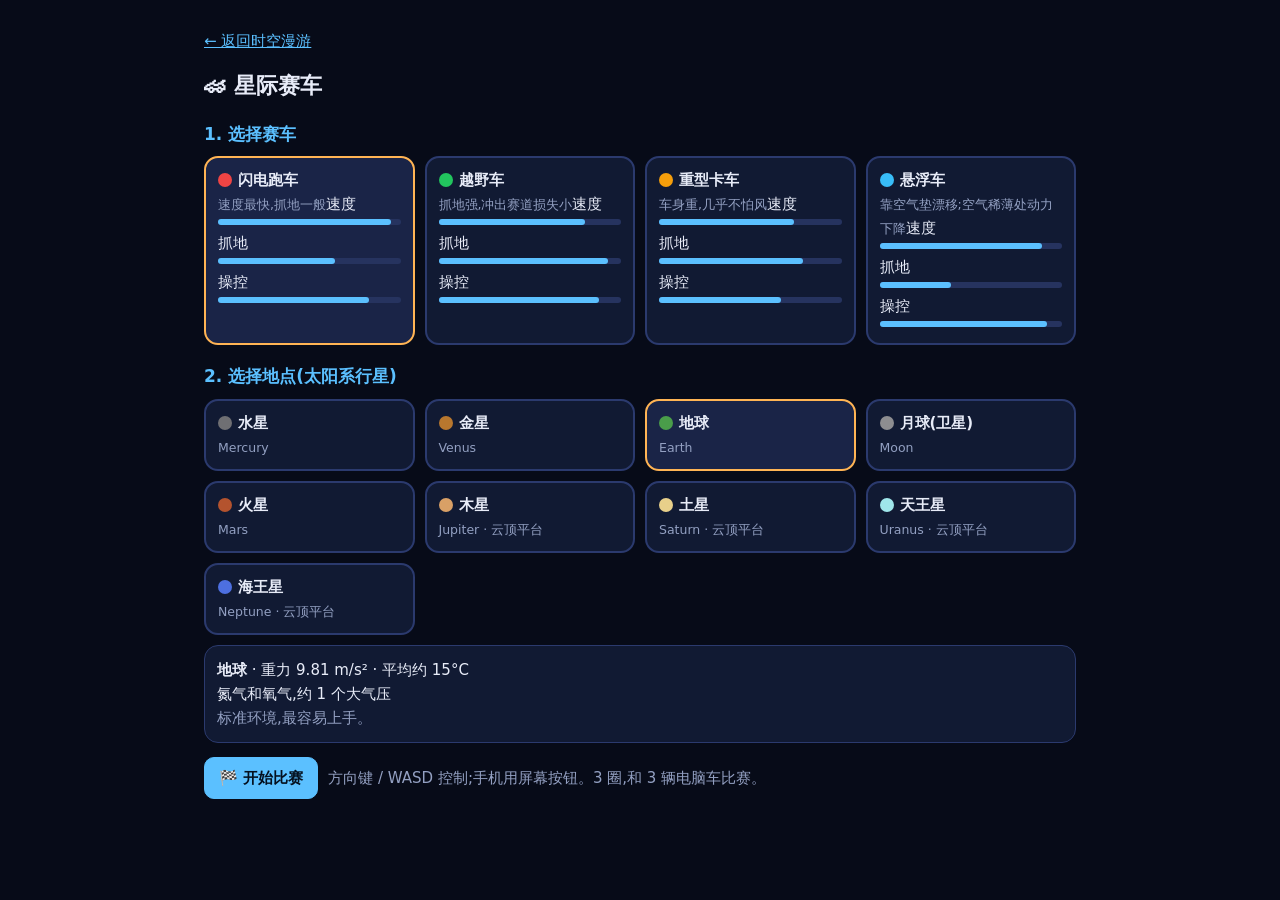
==== race/index.html @ e45e9dd8 "Add the map and race" ====
<!DOCTYPE html>
<!--
  时空漫游 · 星际赛车
  race/data.js     车型与 9 个地点的环境数据     race/js/engine.js  赛车引擎
  race/js/ui.js    选择界面与控制              race/css/race.css  样式
-->
<html lang="zh-CN"><head><meta charset="utf-8">
<meta name="viewport" content="width=device-width, initial-scale=1, viewport-fit=cover">
<title>星际赛车 · 时空漫游</title>
<link rel="stylesheet" href="css/race.css"></head><body>

<!-- ① 选择赛车和地点 -->
<div id="setup">
  <p><a href="../index.html">← 返回时空漫游</a></p>
  <h1>🏎 星际赛车</h1>
  <h2>1. 选择赛车</h2><div class="grid" id="cars"></div>
  <h2>2. 选择地点(太阳系行星)</h2><div class="grid" id="planets"></div>
  <div id="info"></div>
  <div class="row"><button class="go" id="start">🏁 开始比赛</button><span style="color:#93a0c2">方向键 / WASD 控制;手机用屏幕按钮。3 圈,和 3 辆电脑车比赛。</span></div>
</div>

<!-- ② 比赛画面 -->
<div id="game" hidden>
  <canvas id="cv"></canvas>
  <div id="hud"></div><div id="env"></div><div id="count"></div>
  <div id="touch"><button data-k="left">◀</button><button data-k="right">▶</button><button data-k="brake">■</button><button data-k="gas">▲</button></div>
  <div id="end" hidden><h1>比赛结束</h1><ol id="endlist"></ol>
    <div class="row"><button class="go" id="again">再来一局</button><button id="back2">换车 / 换地点</button><a href="../index.html">返回时空漫游</a></div></div>
  <button id="back" style="position:absolute;right:10px;top:calc(10px + env(safe-area-inset-top,0px))">退出</button>
</div>

<script src="data.js"></script><script src="js/engine.js"></script><script src="js/ui.js"></script>
</body></html>
---- race/css/race.css ----
/* ===== race.css — 赛车页面样式(深色太空主题)===== */
:root { --bg:#070b18; --card:#111a33; --line:#2b3a6e; --fg:#e8ecf8; --mut:#93a0c2; --acc:#5bc0ff; --warn:#ffb454;
        color-scheme: dark; box-sizing: border-box;
        padding-top: env(safe-area-inset-top,0px); padding-bottom: env(safe-area-inset-bottom,0px); }
* { box-sizing: border-box; }
body { margin:0; background:var(--bg); color:var(--fg); font:15px/1.6 system-ui,"PingFang SC","Microsoft YaHei",sans-serif; }
[hidden] { display:none !important; }
button { font:inherit; color:var(--fg); background:#1b2750; border:1px solid var(--line); border-radius:10px; padding:8px 14px; cursor:pointer; }
button:hover { background:#25357a; } button.go { background:var(--acc); color:#04101f; font-weight:700; border-color:var(--acc); }
a { color:var(--acc); }

/* ① 选择界面 */
#setup { max-width:900px; margin:0 auto; padding:14px; }
h1 { font-size:22px; margin:6px 0; } h2 { font-size:17px; margin:18px 0 8px; color:var(--acc); }
.grid { display:grid; gap:10px; grid-template-columns:repeat(auto-fit,minmax(190px,1fr)); }
.opt { background:var(--card); border:2px solid var(--line); border-radius:14px; padding:10px 12px; cursor:pointer; text-align:start; }
.opt.on { border-color:var(--warn); background:#1a2447; }
.opt b { display:block; } .opt small { color:var(--mut); }
.sw { display:inline-block; width:14px; height:14px; border-radius:50%; margin-inline-end:6px; vertical-align:-2px; }
.bar { height:6px; background:#26335f; border-radius:4px; margin:3px 0 6px; } .bar i { display:block; height:100%; background:var(--acc); border-radius:4px; }
#info { background:var(--card); border:1px solid var(--line); border-radius:14px; padding:12px; margin-top:10px; }
.row { display:flex; gap:10px; flex-wrap:wrap; align-items:center; margin-top:14px; }

/* ② 比赛界面 */
#game { position:fixed; inset:0; background:#000; }
#cv { width:100%; height:100%; display:block; touch-action:none; }
#hud { position:absolute; left:0; right:0; top:env(safe-area-inset-top,0px); display:flex; gap:14px; flex-wrap:wrap; padding:10px 14px;
       background:linear-gradient(#000a,#0000); font-weight:600; text-shadow:0 1px 3px #000; pointer-events:none; }
#env { position:absolute; left:14px; bottom:calc(14px + env(safe-area-inset-bottom,0px)); font-size:13px; color:#fff; text-shadow:0 1px 3px #000; max-width:60%; }
#count { position:absolute; inset:0; display:flex; align-items:center; justify-content:center; font-size:96px; font-weight:800; text-shadow:0 4px 12px #000; pointer-events:none; }
#end { position:absolute; inset:0; background:#000c; display:flex; flex-direction:column; align-items:center; justify-content:center; gap:10px; padding:20px; text-align:center; }
#end ol { text-align:start; margin:0; padding-inline-start:24px; }
#touch { position:absolute; right:10px; bottom:calc(10px + env(safe-area-inset-bottom,0px)); display:flex; gap:10px; }
#touch button { width:64px; height:64px; font-size:24px; border-radius:50%; opacity:.8; }
@media (hover:hover) and (pointer:fine) { #touch { display:none; } }  /* 电脑上隐藏触屏按钮 */
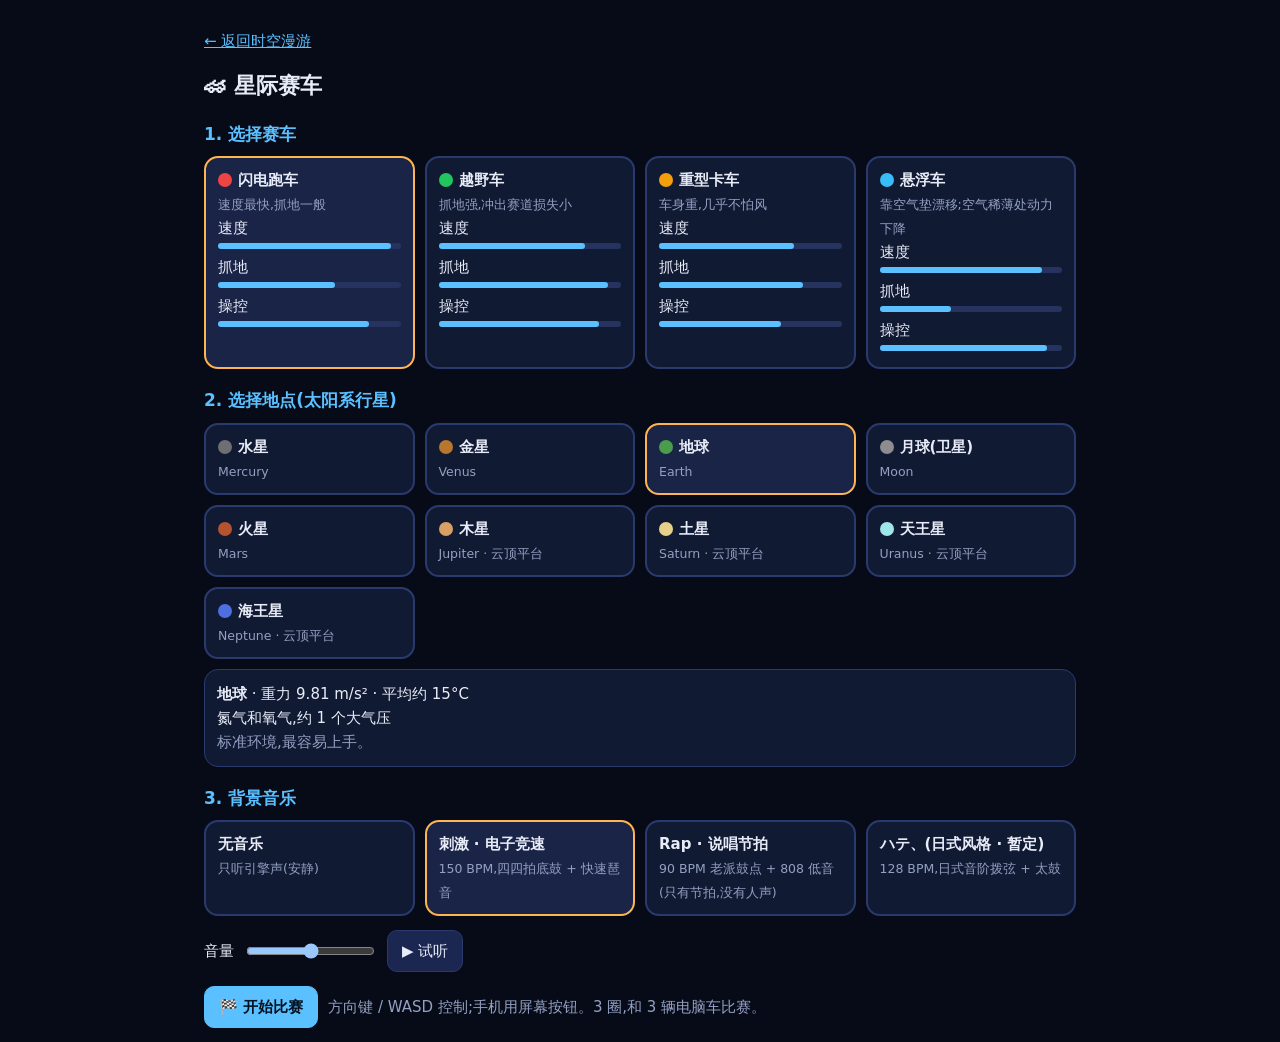
==== commit 63a63b52: "Add the music" ====
--- a/race/index.html
+++ b/race/index.html
@@ -2,7 +2,7 @@
 <!--
   时空漫游 · 星际赛车
   race/data.js     车型与 9 个地点的环境数据     race/js/engine.js  赛车引擎
-  race/js/ui.js    选择界面与控制              race/css/race.css  样式
+  race/js/music.js 背景音乐合成     race/js/ui.js    选择界面与控制              race/css/race.css  样式
 -->
 <html lang="zh-CN"><head><meta charset="utf-8">
 <meta name="viewport" content="width=device-width, initial-scale=1, viewport-fit=cover">
@@ -16,6 +16,8 @@
   <h2>1. 选择赛车</h2><div class="grid" id="cars"></div>
   <h2>2. 选择地点(太阳系行星)</h2><div class="grid" id="planets"></div>
   <div id="info"></div>
+  <h2>3. 背景音乐</h2><div class="grid" id="music"></div>
+  <div class="row">音量 <input type="range" id="vol" min="0" max="100" value="50"> <button id="mtest">▶ 试听</button></div>
   <div class="row"><button class="go" id="start">🏁 开始比赛</button><span style="color:#93a0c2">方向键 / WASD 控制;手机用屏幕按钮。3 圈,和 3 辆电脑车比赛。</span></div>
 </div>
 
@@ -26,8 +28,9 @@
   <div id="touch"><button data-k="left">◀</button><button data-k="right">▶</button><button data-k="brake">■</button><button data-k="gas">▲</button></div>
   <div id="end" hidden><h1>比赛结束</h1><ol id="endlist"></ol>
     <div class="row"><button class="go" id="again">再来一局</button><button id="back2">换车 / 换地点</button><a href="../index.html">返回时空漫游</a></div></div>
+  <button id="mbtn" style="position:absolute;right:76px;top:calc(10px + env(safe-area-inset-top,0px))">🎵</button>
   <button id="back" style="position:absolute;right:10px;top:calc(10px + env(safe-area-inset-top,0px))">退出</button>
 </div>
 
-<script src="data.js"></script><script src="js/engine.js"></script><script src="js/ui.js"></script>
+<script src="data.js"></script><script src="js/music.js"></script><script src="js/engine.js"></script><script src="js/ui.js"></script>
 </body></html>
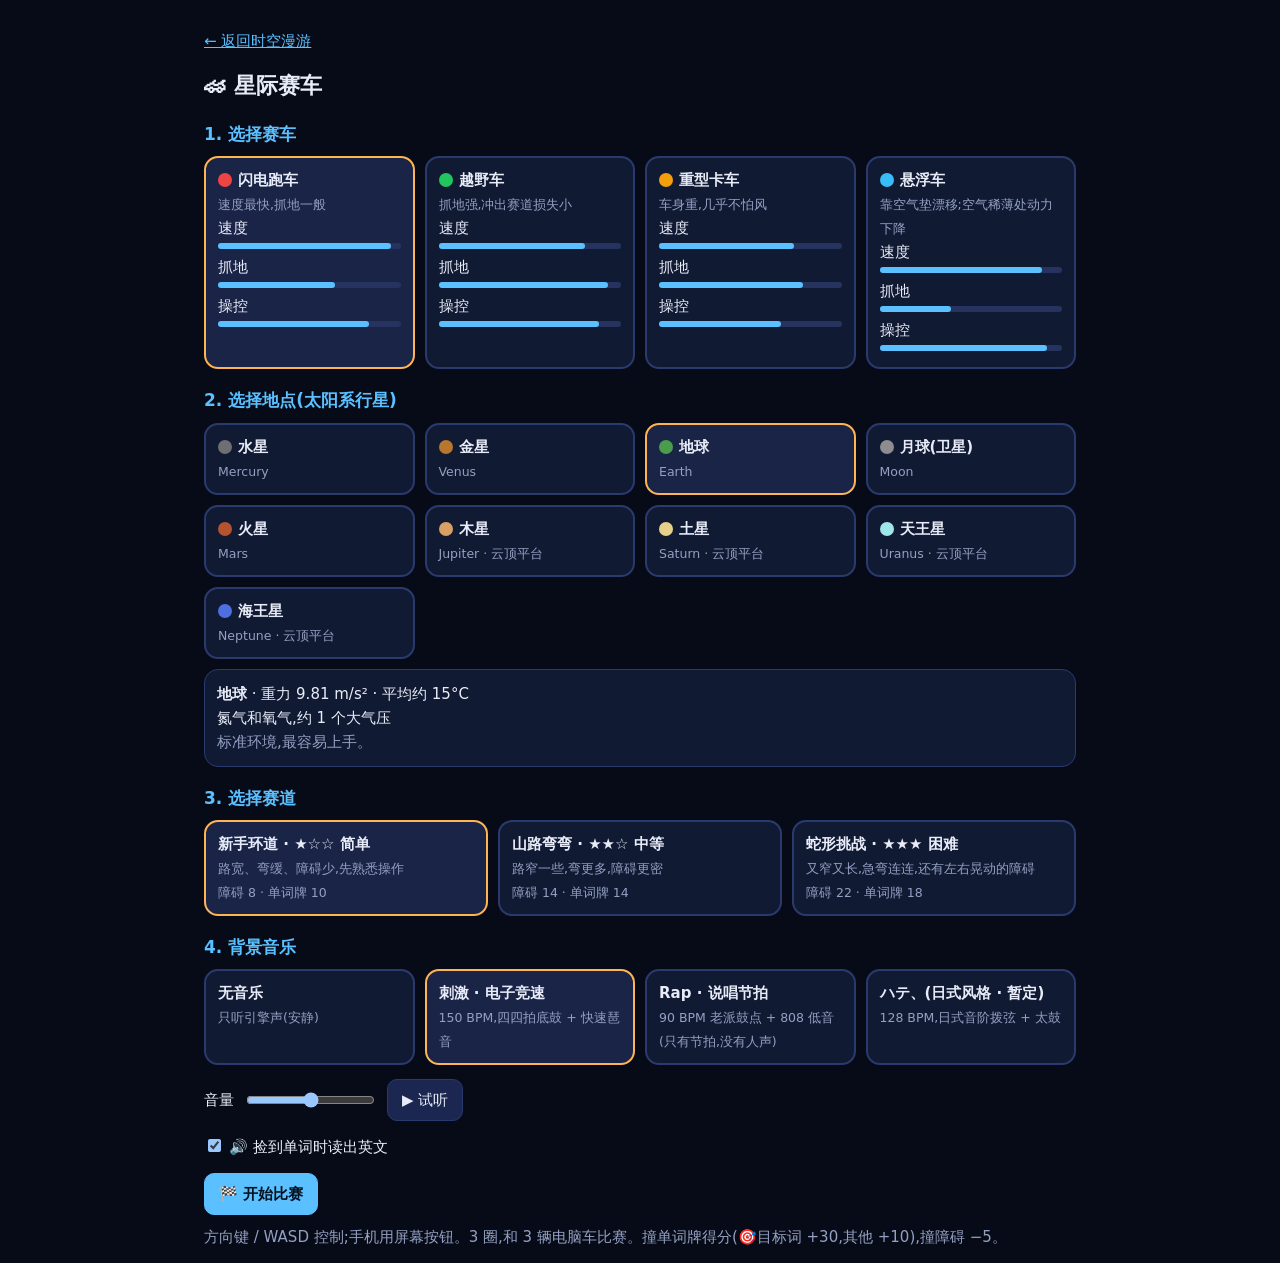
==== commit a9a6beff: "Add the English word and bar" ====
--- a/race/index.html
+++ b/race/index.html
@@ -16,17 +16,19 @@
   <h2>1. 选择赛车</h2><div class="grid" id="cars"></div>
   <h2>2. 选择地点(太阳系行星)</h2><div class="grid" id="planets"></div>
   <div id="info"></div>
-  <h2>3. 背景音乐</h2><div class="grid" id="music"></div>
+  <h2>3. 选择赛道</h2><div class="grid" id="tracks"></div>
+  <h2>4. 背景音乐</h2><div class="grid" id="music"></div>
   <div class="row">音量 <input type="range" id="vol" min="0" max="100" value="50"> <button id="mtest">▶ 试听</button></div>
-  <div class="row"><button class="go" id="start">🏁 开始比赛</button><span style="color:#93a0c2">方向键 / WASD 控制;手机用屏幕按钮。3 圈,和 3 辆电脑车比赛。</span></div>
+  <div class="row"><label><input type="checkbox" id="speak" checked> 🔊 捡到单词时读出英文</label></div>
+  <div class="row"><button class="go" id="start">🏁 开始比赛</button><span style="color:#93a0c2">方向键 / WASD 控制;手机用屏幕按钮。3 圈,和 3 辆电脑车比赛。撞单词牌得分(🎯目标词 +30,其他 +10),撞障碍 −5。</span></div>
 </div>
 
 <!-- ② 比赛画面 -->
 <div id="game" hidden>
   <canvas id="cv"></canvas>
-  <div id="hud"></div><div id="env"></div><div id="count"></div>
+  <div id="hud"></div><div id="env"></div><div id="count"></div><div id="toast"></div>
   <div id="touch"><button data-k="left">◀</button><button data-k="right">▶</button><button data-k="brake">■</button><button data-k="gas">▲</button></div>
-  <div id="end" hidden><h1>比赛结束</h1><ol id="endlist"></ol>
+  <div id="end" hidden><h1>比赛结束</h1><ol id="endlist"></ol><div id="endscore"></div><div id="endwords"></div>
     <div class="row"><button class="go" id="again">再来一局</button><button id="back2">换车 / 换地点</button><a href="../index.html">返回时空漫游</a></div></div>
   <button id="mbtn" style="position:absolute;right:76px;top:calc(10px + env(safe-area-inset-top,0px))">🎵</button>
   <button id="back" style="position:absolute;right:10px;top:calc(10px + env(safe-area-inset-top,0px))">退出</button>
--- a/race/css/race.css
+++ b/race/css/race.css
@@ -33,3 +33,8 @@
 #touch { position:absolute; right:10px; bottom:calc(10px + env(safe-area-inset-bottom,0px)); display:flex; gap:10px; }
 #touch button { width:64px; height:64px; font-size:24px; border-radius:50%; opacity:.8; }
 @media (hover:hover) and (pointer:fine) { #touch { display:none; } }  /* 电脑上隐藏触屏按钮 */
+
+/* ③ 单词提示、结算 */
+#toast { position:absolute; left:50%; transform:translateX(-50%); bottom:calc(70px + env(safe-area-inset-bottom,0px)); background:#000b; padding:8px 18px; border-radius:12px; font-size:18px; opacity:0; transition:opacity .2s; pointer-events:none; max-width:92%; text-align:center; }
+#endscore { margin-top:6px; font-size:17px; } #endwords { max-width:640px; color:#cfe3ff; font-size:14px; line-height:1.8; }
+label { cursor:pointer; }
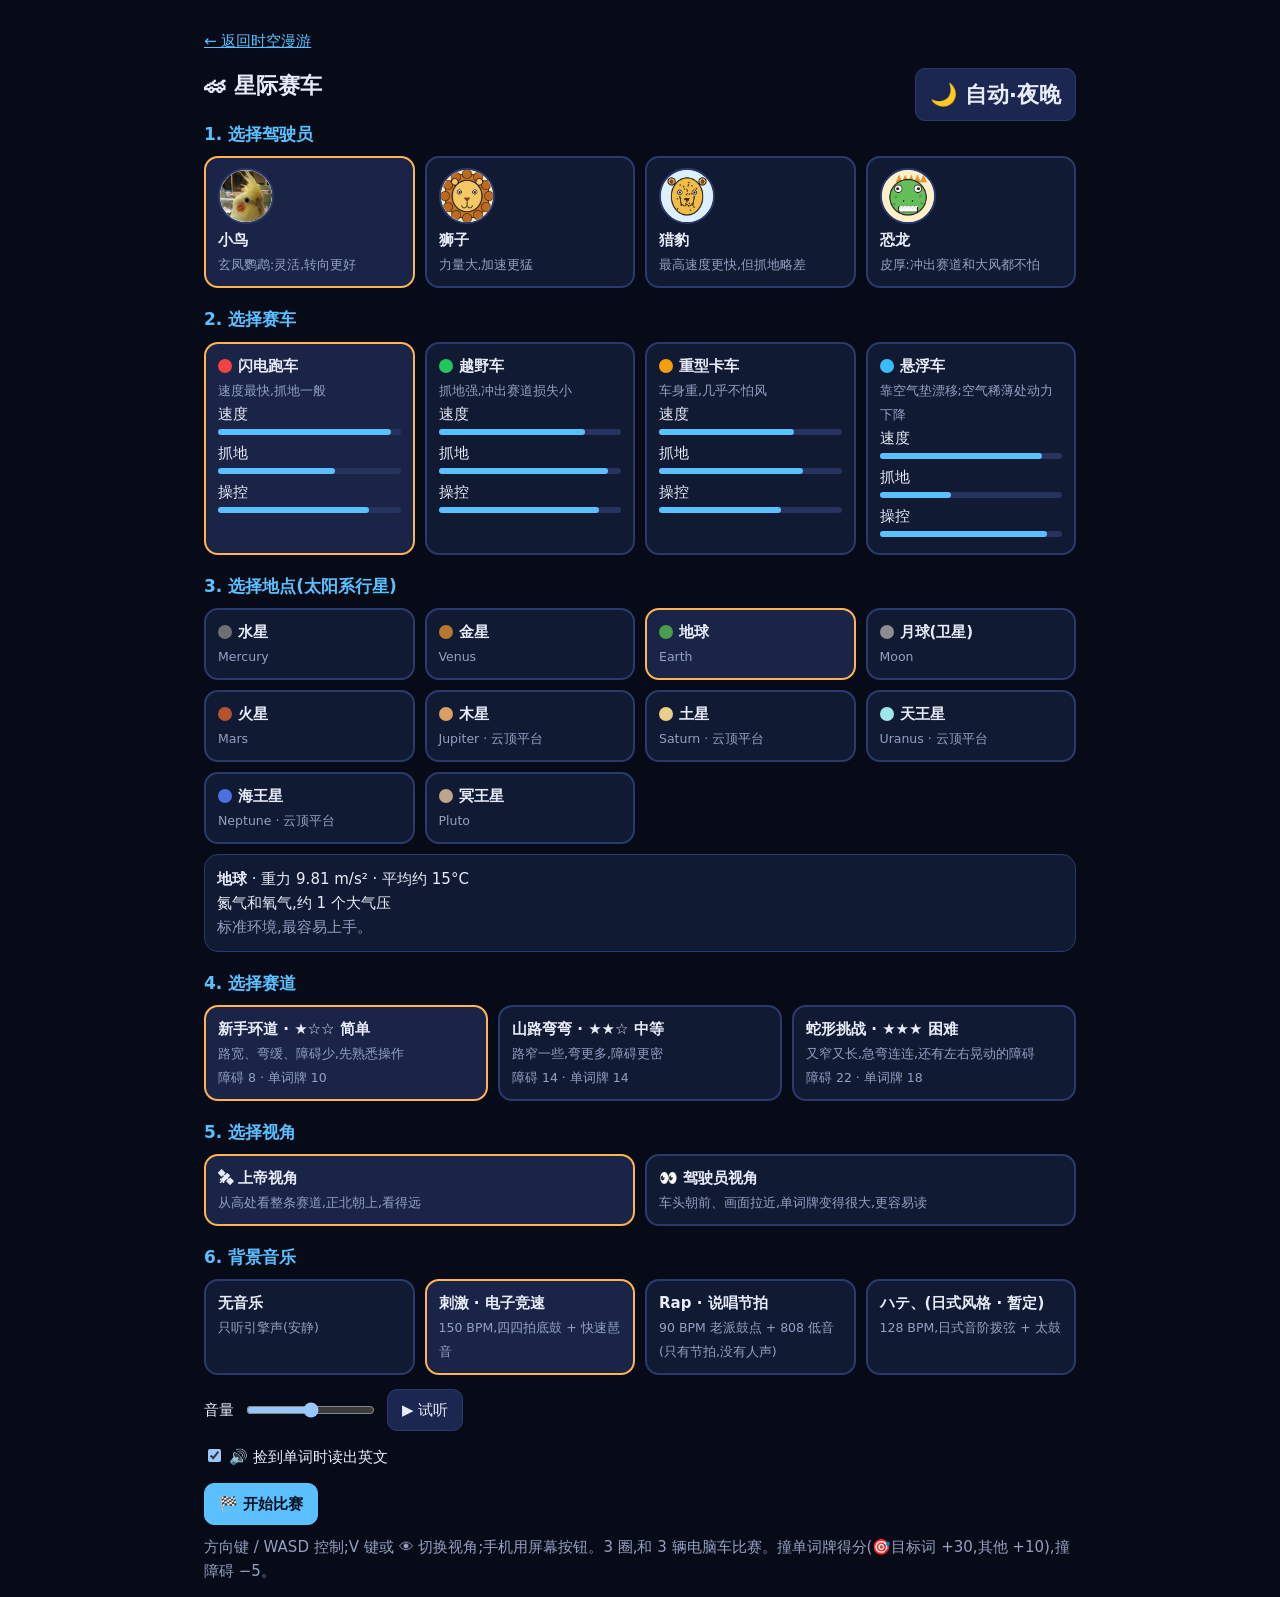
==== commit 2c38e8f1: "Add space traval" ====
--- a/race/index.html
+++ b/race/index.html
@@ -7,20 +7,23 @@
 <html lang="zh-CN"><head><meta charset="utf-8">
 <meta name="viewport" content="width=device-width, initial-scale=1, viewport-fit=cover">
 <title>星际赛车 · 时空漫游</title>
+<script src="js/theme.js"></script>
 <link rel="stylesheet" href="css/race.css"></head><body>
 
 <!-- ① 选择赛车和地点 -->
 <div id="setup">
   <p><a href="../index.html">← 返回时空漫游</a></p>
-  <h1>🏎 星际赛车</h1>
-  <h2>1. 选择赛车</h2><div class="grid" id="cars"></div>
-  <h2>2. 选择地点(太阳系行星)</h2><div class="grid" id="planets"></div>
+  <h1>🏎 星际赛车 <span data-theme-slot style="float:right"></span></h1>
+  <h2>1. 选择驾驶员</h2><div class="grid" id="drivers"></div>
+  <h2>2. 选择赛车</h2><div class="grid" id="cars"></div>
+  <h2>3. 选择地点(太阳系行星)</h2><div class="grid" id="planets"></div>
   <div id="info"></div>
-  <h2>3. 选择赛道</h2><div class="grid" id="tracks"></div>
-  <h2>4. 背景音乐</h2><div class="grid" id="music"></div>
+  <h2>4. 选择赛道</h2><div class="grid" id="tracks"></div>
+  <h2>5. 选择视角</h2><div class="grid" id="views"></div>
+  <h2>6. 背景音乐</h2><div class="grid" id="music"></div>
   <div class="row">音量 <input type="range" id="vol" min="0" max="100" value="50"> <button id="mtest">▶ 试听</button></div>
   <div class="row"><label><input type="checkbox" id="speak" checked> 🔊 捡到单词时读出英文</label></div>
-  <div class="row"><button class="go" id="start">🏁 开始比赛</button><span style="color:#93a0c2">方向键 / WASD 控制;手机用屏幕按钮。3 圈,和 3 辆电脑车比赛。撞单词牌得分(🎯目标词 +30,其他 +10),撞障碍 −5。</span></div>
+  <div class="row"><button class="go" id="start">🏁 开始比赛</button><span style="color:#93a0c2">方向键 / WASD 控制;V 键或 👁 切换视角;手机用屏幕按钮。3 圈,和 3 辆电脑车比赛。撞单词牌得分(🎯目标词 +30,其他 +10),撞障碍 −5。</span></div>
 </div>
 
 <!-- ② 比赛画面 -->
@@ -30,6 +33,7 @@
   <div id="touch"><button data-k="left">◀</button><button data-k="right">▶</button><button data-k="brake">■</button><button data-k="gas">▲</button></div>
   <div id="end" hidden><h1>比赛结束</h1><ol id="endlist"></ol><div id="endscore"></div><div id="endwords"></div>
     <div class="row"><button class="go" id="again">再来一局</button><button id="back2">换车 / 换地点</button><a href="../index.html">返回时空漫游</a></div></div>
+  <button id="vbtn" style="position:absolute;right:150px;top:calc(10px + env(safe-area-inset-top,0px))">👁 视角</button>
   <button id="mbtn" style="position:absolute;right:76px;top:calc(10px + env(safe-area-inset-top,0px))">🎵</button>
   <button id="back" style="position:absolute;right:10px;top:calc(10px + env(safe-area-inset-top,0px))">退出</button>
 </div>
--- a/race/css/race.css
+++ b/race/css/race.css
@@ -1,12 +1,12 @@
 /* ===== race.css — 赛车页面样式(深色太空主题)===== */
-:root { --bg:#070b18; --card:#111a33; --line:#2b3a6e; --fg:#e8ecf8; --mut:#93a0c2; --acc:#5bc0ff; --warn:#ffb454;
+:root { --bg:#070b18; --card:#111a33; --line:#2b3a6e; --fg:#e8ecf8; --mut:#93a0c2; --acc:#5bc0ff; --warn:#ffb454; --btn:#1b2750; --btnh:#25357a; --onbg:#1a2447; --barbg:#26335f; --onacc:#04101f;
         color-scheme: dark; box-sizing: border-box;
         padding-top: env(safe-area-inset-top,0px); padding-bottom: env(safe-area-inset-bottom,0px); }
 * { box-sizing: border-box; }
 body { margin:0; background:var(--bg); color:var(--fg); font:15px/1.6 system-ui,"PingFang SC","Microsoft YaHei",sans-serif; }
 [hidden] { display:none !important; }
-button { font:inherit; color:var(--fg); background:#1b2750; border:1px solid var(--line); border-radius:10px; padding:8px 14px; cursor:pointer; }
-button:hover { background:#25357a; } button.go { background:var(--acc); color:#04101f; font-weight:700; border-color:var(--acc); }
+button { font:inherit; color:var(--fg); background:var(--btn); border:1px solid var(--line); border-radius:10px; padding:8px 14px; cursor:pointer; }
+button:hover { background:var(--btnh); } button.go { background:var(--acc); color:var(--onacc); font-weight:700; border-color:var(--acc); }
 a { color:var(--acc); }
 
 /* ① 选择界面 */
@@ -14,10 +14,10 @@
 h1 { font-size:22px; margin:6px 0; } h2 { font-size:17px; margin:18px 0 8px; color:var(--acc); }
 .grid { display:grid; gap:10px; grid-template-columns:repeat(auto-fit,minmax(190px,1fr)); }
 .opt { background:var(--card); border:2px solid var(--line); border-radius:14px; padding:10px 12px; cursor:pointer; text-align:start; }
-.opt.on { border-color:var(--warn); background:#1a2447; }
+.opt.on { border-color:var(--warn); background:var(--onbg); }
 .opt b { display:block; } .opt small { color:var(--mut); }
 .sw { display:inline-block; width:14px; height:14px; border-radius:50%; margin-inline-end:6px; vertical-align:-2px; }
-.bar { height:6px; background:#26335f; border-radius:4px; margin:3px 0 6px; } .bar i { display:block; height:100%; background:var(--acc); border-radius:4px; }
+.bar { height:6px; background:var(--barbg); border-radius:4px; margin:3px 0 6px; } .bar i { display:block; height:100%; background:var(--acc); border-radius:4px; }
 #info { background:var(--card); border:1px solid var(--line); border-radius:14px; padding:12px; margin-top:10px; }
 .row { display:flex; gap:10px; flex-wrap:wrap; align-items:center; margin-top:14px; }
 
@@ -38,3 +38,15 @@
 #toast { position:absolute; left:50%; transform:translateX(-50%); bottom:calc(70px + env(safe-area-inset-bottom,0px)); background:#000b; padding:8px 18px; border-radius:12px; font-size:18px; opacity:0; transition:opacity .2s; pointer-events:none; max-width:92%; text-align:center; }
 #endscore { margin-top:6px; font-size:17px; } #endwords { max-width:640px; color:#cfe3ff; font-size:14px; line-height:1.8; }
 label { cursor:pointer; }
+
+/* 驾驶员头像 */
+.face { display:block; width:56px; height:56px; border-radius:50%; object-fit:cover; margin-bottom:4px; background:#fff; border:2px solid var(--line); }
+.face.emo { text-align:center; line-height:52px; font-size:34px; }
+/* 白天配色(js/theme.js 自动切换;比赛画面始终是深色) */
+:root[data-theme=light] { --bg:#eef4ff; --card:#ffffff; --line:#b9c7e6; --fg:#1b2440; --mut:#5b6785; --acc:#1f6fd6; --warn:#b45309; --btn:#e3ecfb; --btnh:#cfdcf5; --onbg:#fff4e0; --barbg:#d6e0f5; --onacc:#ffffff; color-scheme:light; }
+#game, #game button { color-scheme:dark; }
+#game button { color:#e8ecf8; background:#1b2750; }
+#game button:hover { background:#25357a; }
+#game { color:#e8ecf8; }
+#game button.go { background:#5bc0ff; color:#04101f; border-color:#5bc0ff; }
+#game a { color:#5bc0ff; }
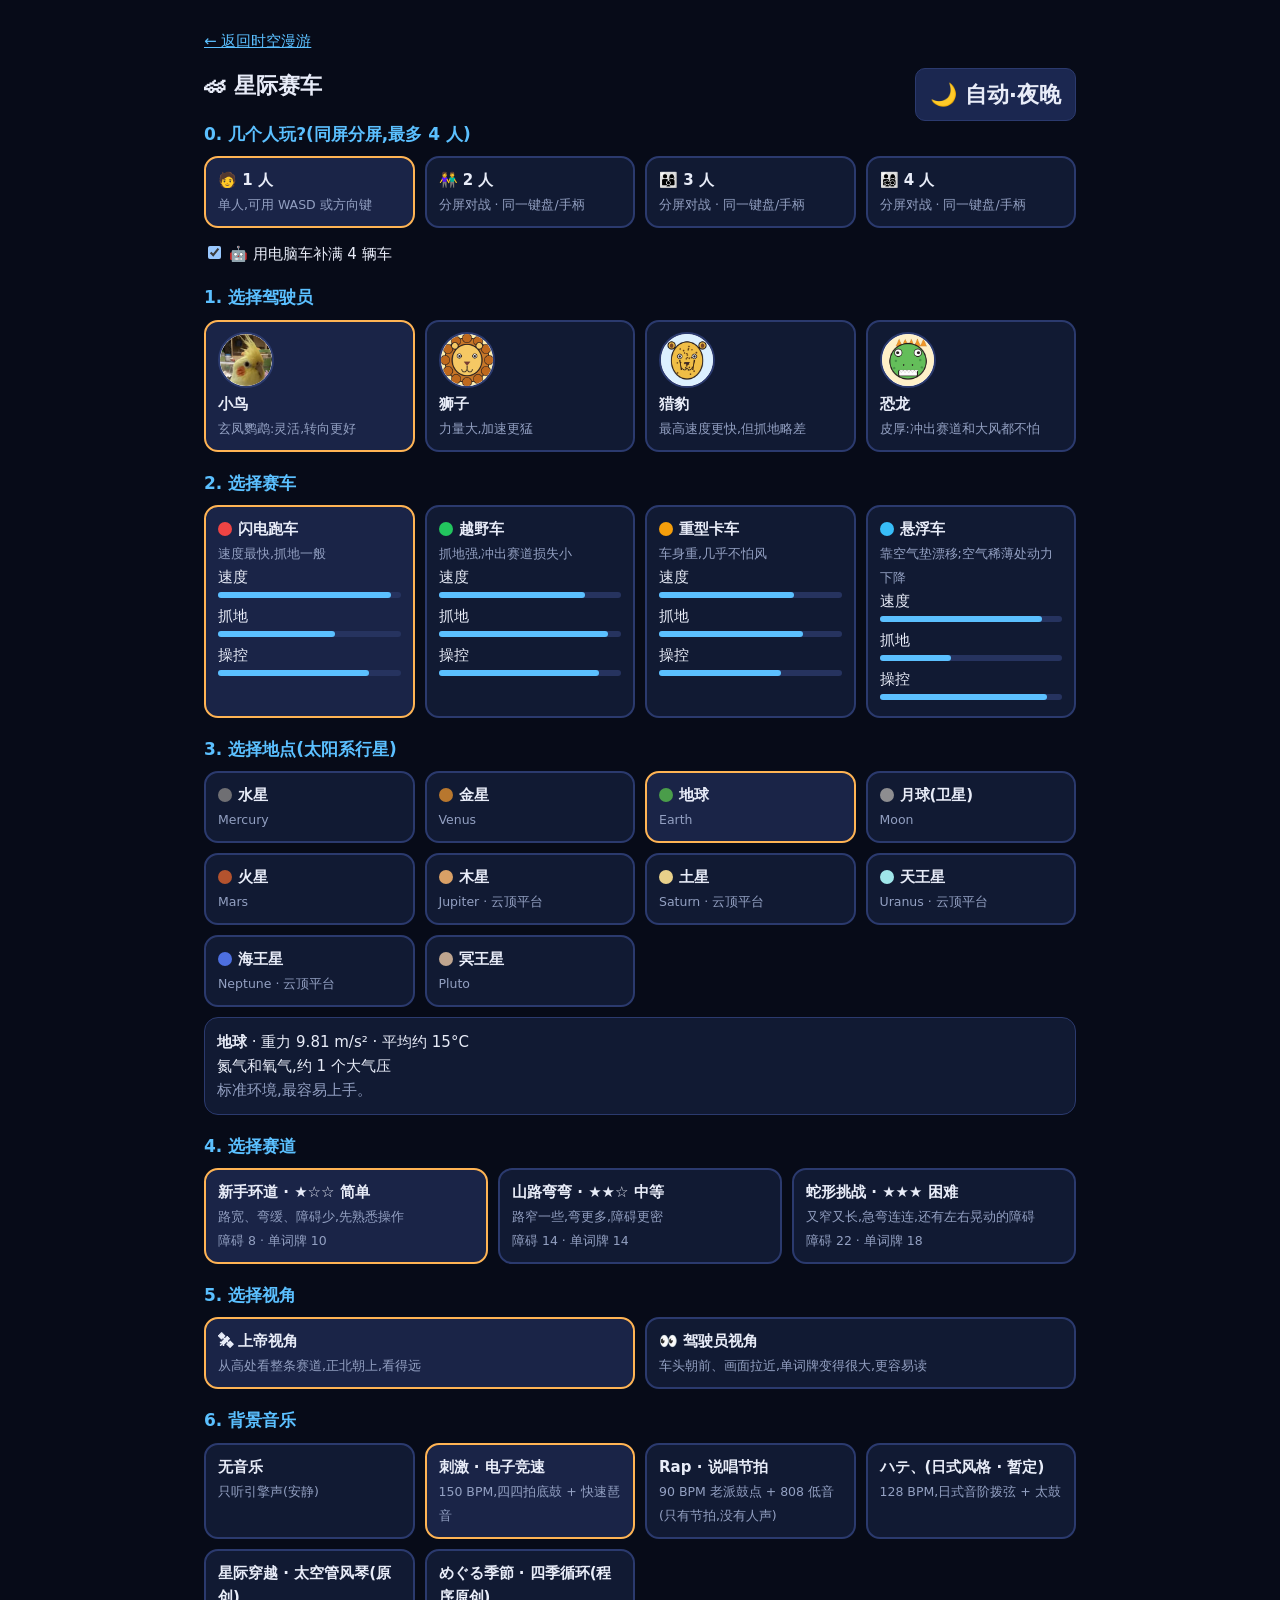
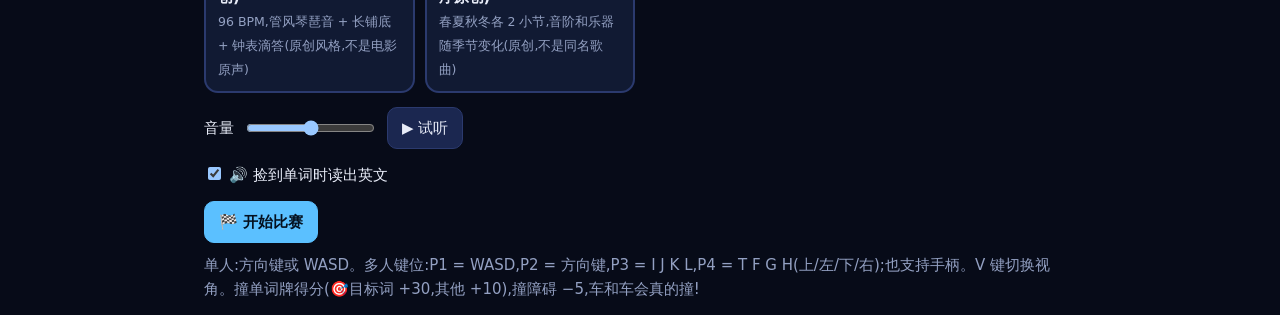
==== commit 37d5c99a: "Change the race bigger" ====
--- a/race/index.html
+++ b/race/index.html
@@ -14,8 +14,11 @@
 <div id="setup">
   <p><a href="../index.html">← 返回时空漫游</a></p>
   <h1>🏎 星际赛车 <span data-theme-slot style="float:right"></span></h1>
-  <h2>1. 选择驾驶员</h2><div class="grid" id="drivers"></div>
-  <h2>2. 选择赛车</h2><div class="grid" id="cars"></div>
+  <h2>0. 几个人玩?(同屏分屏,最多 4 人)</h2><div class="grid" id="npl"></div>
+  <div id="pls"></div>
+  <div class="row"><label><input type="checkbox" id="aifill" checked> 🤖 用电脑车补满 4 辆车</label></div>
+  <h2 id="h1p">1. 选择驾驶员</h2><div class="grid" id="drivers"></div>
+  <h2 id="h2p">2. 选择赛车</h2><div class="grid" id="cars"></div>
   <h2>3. 选择地点(太阳系行星)</h2><div class="grid" id="planets"></div>
   <div id="info"></div>
   <h2>4. 选择赛道</h2><div class="grid" id="tracks"></div>
@@ -23,13 +26,13 @@
   <h2>6. 背景音乐</h2><div class="grid" id="music"></div>
   <div class="row">音量 <input type="range" id="vol" min="0" max="100" value="50"> <button id="mtest">▶ 试听</button></div>
   <div class="row"><label><input type="checkbox" id="speak" checked> 🔊 捡到单词时读出英文</label></div>
-  <div class="row"><button class="go" id="start">🏁 开始比赛</button><span style="color:#93a0c2">方向键 / WASD 控制;V 键或 👁 切换视角;手机用屏幕按钮。3 圈,和 3 辆电脑车比赛。撞单词牌得分(🎯目标词 +30,其他 +10),撞障碍 −5。</span></div>
+  <div class="row"><button class="go" id="start">🏁 开始比赛</button><span style="color:#93a0c2">单人:方向键或 WASD。多人键位:P1 = WASD,P2 = 方向键,P3 = I J K L,P4 = T F G H(上/左/下/右);也支持手柄。V 键切换视角。撞单词牌得分(🎯目标词 +30,其他 +10),撞障碍 −5,车和车会真的撞!</span></div>
 </div>
 
 <!-- ② 比赛画面 -->
 <div id="game" hidden>
   <canvas id="cv"></canvas>
-  <div id="hud"></div><div id="env"></div><div id="count"></div><div id="toast"></div>
+  <div id="hud"></div><div id="env"></div><div id="count"></div><div id="toast"></div><div id="vpui"></div>
   <div id="touch"><button data-k="left">◀</button><button data-k="right">▶</button><button data-k="brake">■</button><button data-k="gas">▲</button></div>
   <div id="end" hidden><h1>比赛结束</h1><ol id="endlist"></ol><div id="endscore"></div><div id="endwords"></div>
     <div class="row"><button class="go" id="again">再来一局</button><button id="back2">换车 / 换地点</button><a href="../index.html">返回时空漫游</a></div></div>
--- a/race/css/race.css
+++ b/race/css/race.css
@@ -50,3 +50,10 @@
 #game { color:#e8ecf8; }
 #game button.go { background:#5bc0ff; color:#04101f; border-color:#5bc0ff; }
 #game a { color:#5bc0ff; }
+
+/* 多人分屏:每位玩家自己的 HUD 与提示 */
+#vpui { position:absolute; inset:0; pointer-events:none; }
+.phud { position:absolute; display:flex; gap:10px; flex-wrap:wrap; padding:6px 10px; padding-top:calc(6px + env(safe-area-inset-top,0px)); background:linear-gradient(#000a,#0000); font-weight:600; text-shadow:0 1px 3px #000; }
+.ptoast { position:absolute; transform:translateX(-50%); background:#000b; padding:6px 14px; border-radius:12px; font-size:18px; opacity:0; transition:opacity .2s; max-width:46%; text-align:center; }
+#pls .pl { display:flex; gap:8px; flex-wrap:wrap; align-items:center; margin:6px 0; padding:8px; border:2px solid var(--line); border-radius:12px; background:var(--card); }
+#pls select { font:inherit; background:var(--btn); color:var(--fg); border:1px solid var(--line); border-radius:8px; padding:4px 8px; }
